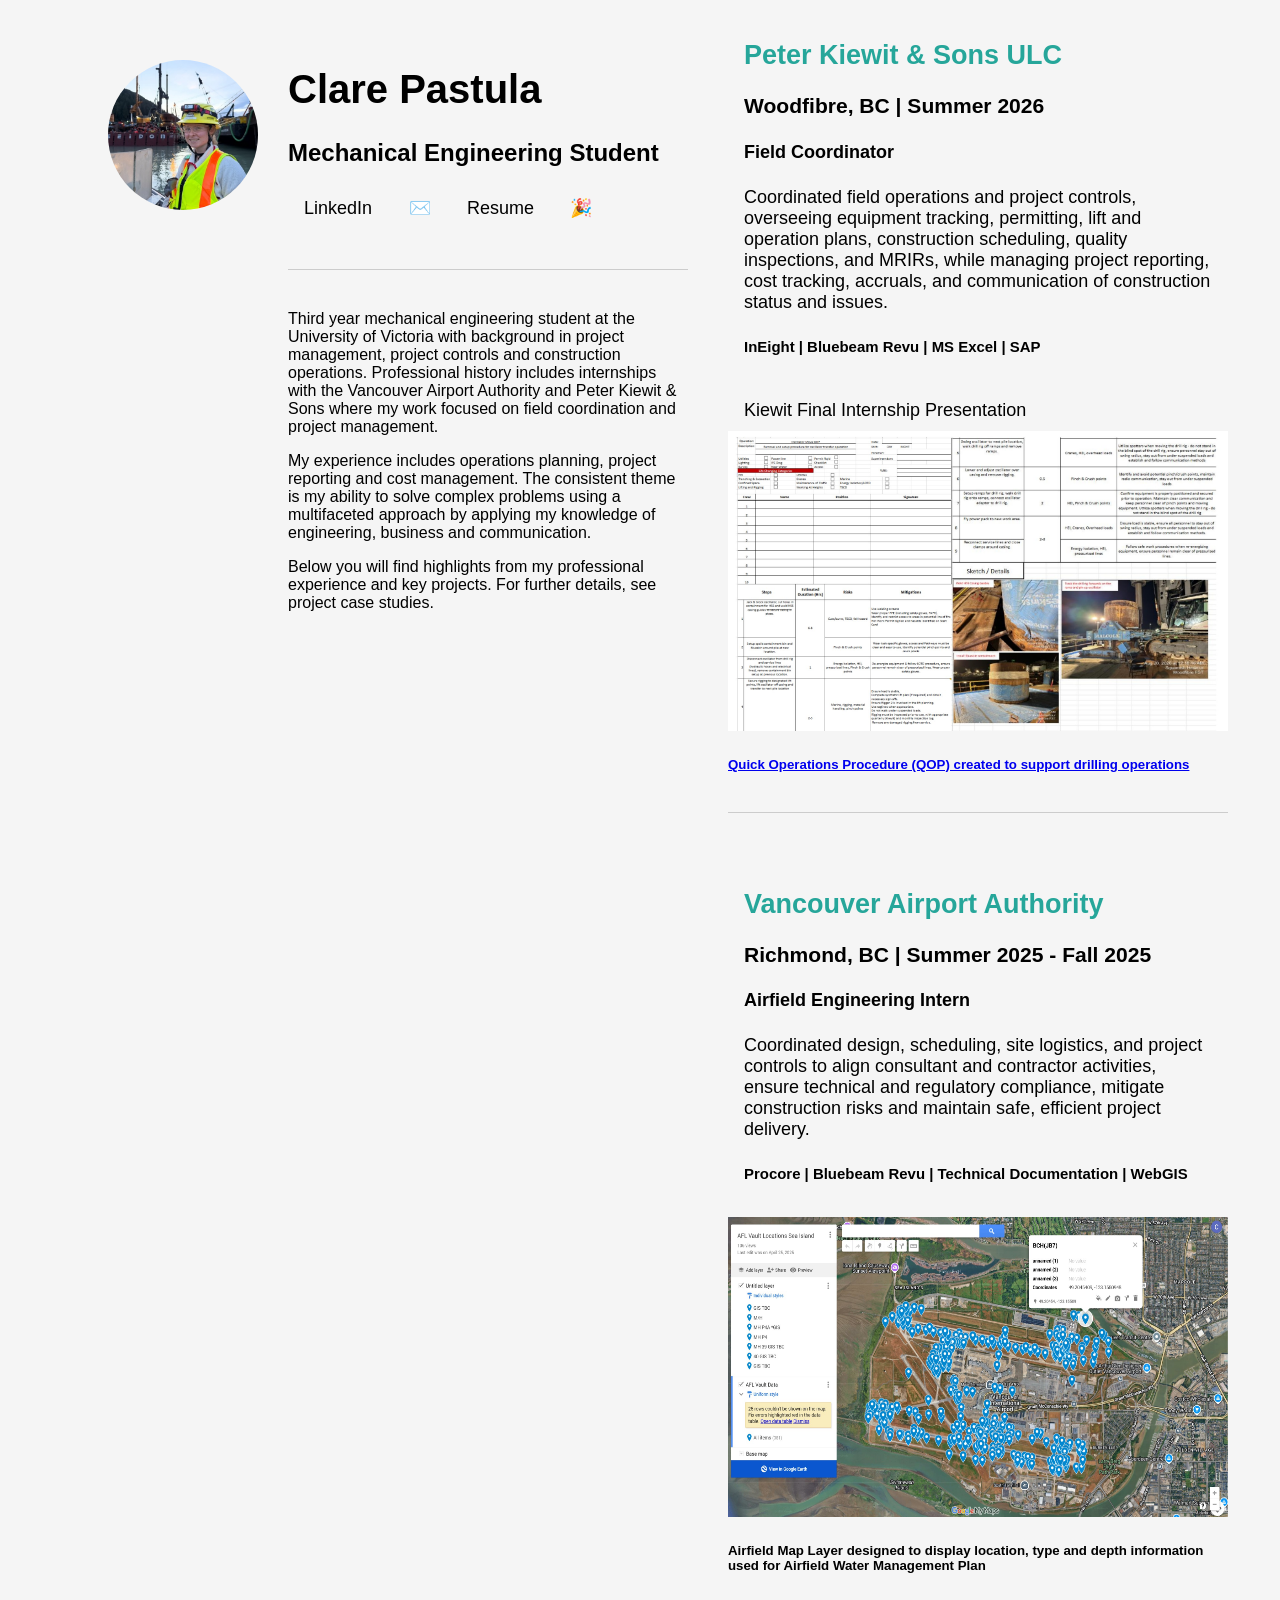
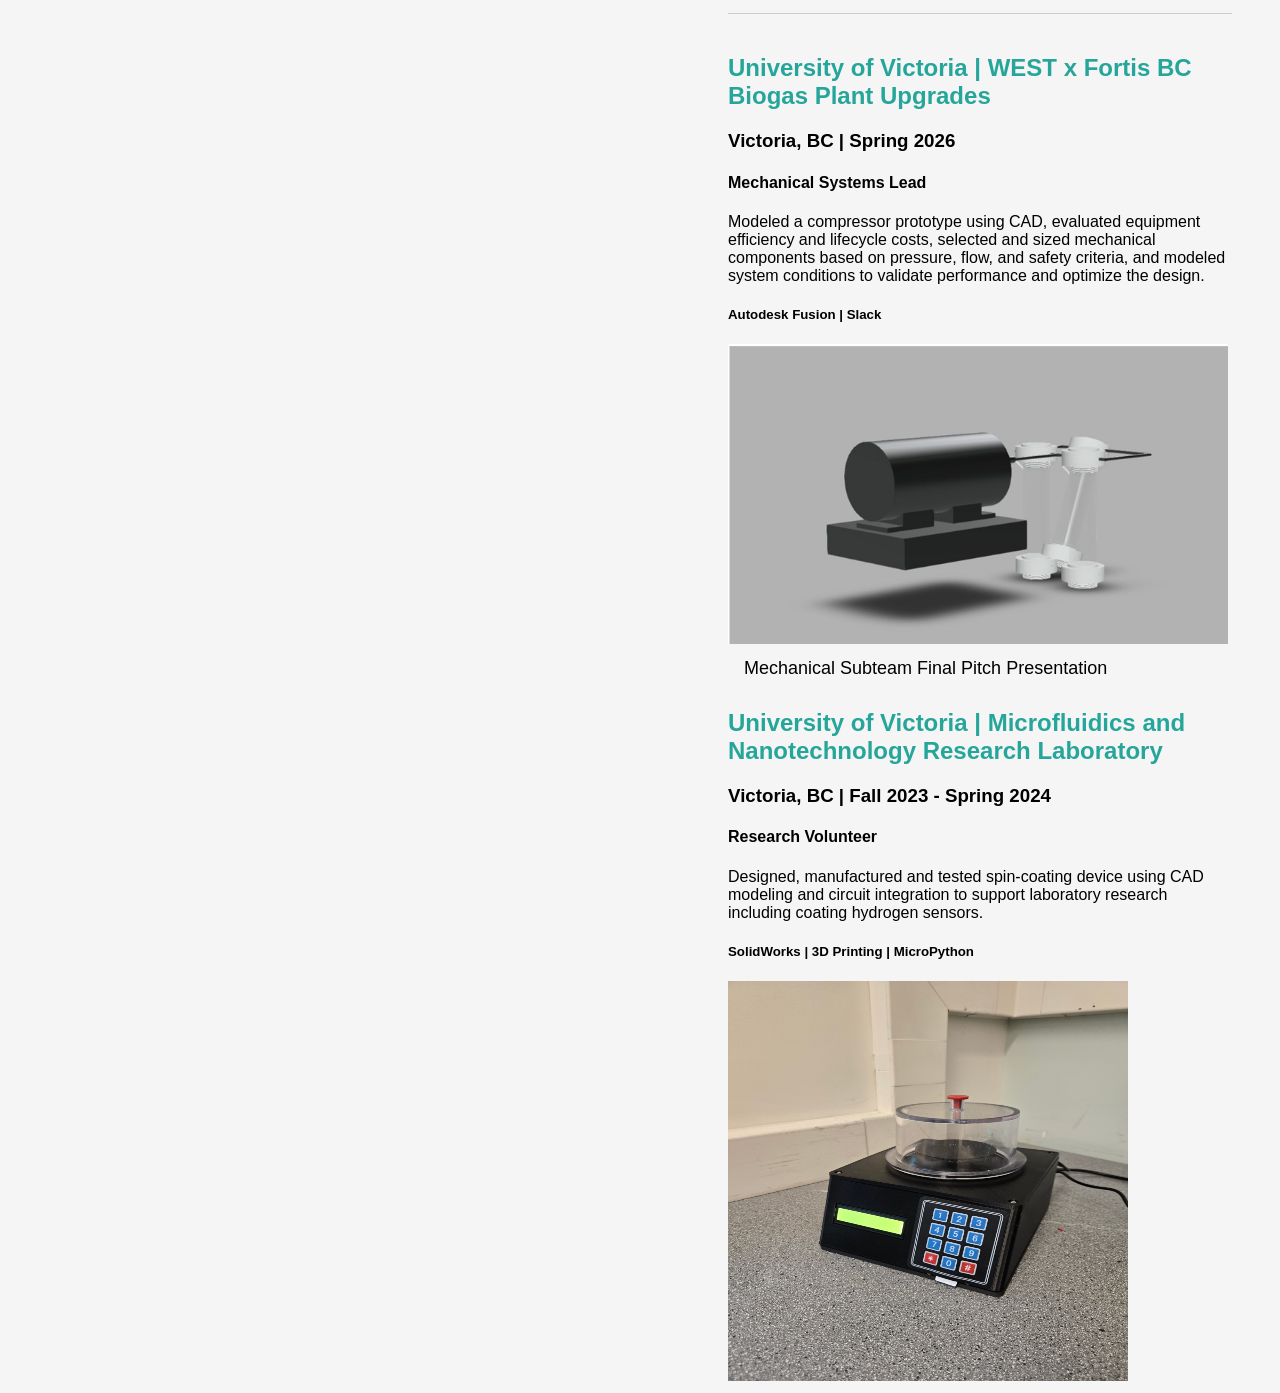
==== case-studies.html @ d429db89 "Add files via upload" ====
<!--HTML Element-->
<!DOCTYPE html>
<html lang="en">
<head>
    <meta charset="UTF-8">
    <meta name="viewport" content="width=device-width, initial-scale=1.0">
    <title>Clare Pastula | Portfolio</title>
    <link rel="icon" type ="image/png" href = "favicon.png">
    <link rel = "stylesheet" href = "styles.css">

</head>
<body>
    
        
    <div class = "main-container">
        
     <div class = "left-side-empty-column"> </div>

      <!--Image-->
    <div class = "img-box">
        <div class = "img">
            <img src = "Site Image.jpg" alt = "Image of myself at Woodfibre, BC construction site">
        </div>
        
    </div>
    
    <div class = "left-side-website">
    <h1>Clare Pastula</h1>
    <h2>Mechanical Engineering Student</h2>

    <!--Buttons-->

    <a href="https://www.linkedin.com/in/clare-pastula-098362382">
    <button>LinkedIn</button>
    </a>
    
    <a href="mailto: clarempastula@uvic.ca">
    <button>✉️</button>
    </a>  

    <a href="Resume.pdf">
    <button>Resume</button>
    </a> 

    <a href="https://www.youtube.com/watch?v=LymFNmCk-u0&list=RDLymFNmCk-u0&start_radio=1">
    <button>🎉</button>
    </a> 
 <hr>
<div class = "left-side-website-text">
    
    <p> Third year mechanical engineering student at the University of Victoria with background in project management, project controls and construction operations. 
        Professional history includes internships with the Vancouver Airport Authority and Peter Kiewit & Sons where my work focused on field coordination and project management. 
    </p>
    
    <p> My experience includes operations planning, project reporting and cost management. 
        The consistent theme is my ability to solve complex problems using a multifaceted approach by applying my knowledge of engineering, business and communication.
    </p>
    <p> Below you will find highlights from my professional experience and key projects.
        For further details, see project case studies. </p>
</div>
</div>
           

<div class = "right-side-website">
<a href="Resume.pdf">
    <button>

    <h2> Peter Kiewit & Sons ULC</h2>
        <h3> Woodfibre, BC | Summer 2026</h3>
        <h4> Field Coordinator</h4>
        <p> Coordinated field operations and project controls, overseeing equipment tracking, permitting, lift and operation plans, construction scheduling, quality inspections, and MRIRs, while managing project reporting, cost tracking, accruals, and communication of construction status and issues.
     </p>
     <h5> InEight | Bluebeam Revu | MS Excel | SAP</h5>
     </button>
       </a> 
       <!--<a href="https://github.com/clarempastula/clare-pastula.github.io/blob/main/KF%20Final%20Intern%20Presentation-%20Clare%20Pastula%20.pdf">
        <button>Kiewit Final Internship Presentation</button>
         </a> Move to case study-->
         <a href="https://github.com/clarempastula/clare-pastula.github.io/blob/main/KF%20Final%20Intern%20Presentation-%20Clare%20Pastula%20.pdf">
        <button>Kiewit Final Internship Presentation</button>
          <div class = "image">
            <img src = "KiewitQOP.jpg" alt = "Image of QOP I created for oscillator move">
            <h5> Quick Operations Procedure (QOP) created to support drilling operations</h5>
        </div>

     
<hr>
<a href="Resume.pdf">
    <button>
    <h2> Vancouver Airport Authority</h2>
        <h3> Richmond, BC | Summer 2025 - Fall 2025 </h3>
        <h4> Airfield Engineering Intern </h4>
        <p> Coordinated design, scheduling, site logistics, and project controls to align consultant and contractor activities, ensure technical and regulatory compliance, mitigate construction risks and maintain safe, efficient project delivery.</p>
        <h5> Procore | Bluebeam Revu | Technical Documentation | WebGIS </h5>
 </button></a>
 <div class = "image">
            <img src = "yvrmap.jpg" alt = "Image of YVR map layer showing airfield manholes with criteria for type,depth and location coordinates.">
            <h5> Airfield Map Layer designed to display location, type and depth information used for Airfield Water Management Plan</h5>
        </div>

 <hr>     
    <h2> University of Victoria | WEST x Fortis BC Biogas Plant Upgrades</h2>
        <h3> Victoria, BC | Spring 2026 </h3>
        <h4> Mechanical Systems Lead </h4>
        <p> Modeled a compressor prototype using CAD, evaluated equipment efficiency and lifecycle costs, selected and sized mechanical components based on pressure, flow, and safety criteria, and modeled system conditions to validate performance and optimize the design.</p>
        <h5> Autodesk Fusion | Slack</h5>
        <div class = "image">
            <img src = "CompressorAssembly.png" alt = "Image of CAD compressor assembly">
        </div>
        <a href="https://github.com/clarempastula/clare-pastula.github.io/blob/main/FortisBC%202026%20Pitch%20Presentation-%20Mechanical%20Team.pptx.pdf">
        <button>Mechanical Subteam Final Pitch Presentation</button>
         </a> 
              
    <h2> University of Victoria | Microfluidics and Nanotechnology Research Laboratory</h2>
    <h3> Victoria, BC | Fall 2023 - Spring 2024</h3>
    <h4> Research Volunteer</h4>
    <p>  Designed, manufactured and tested spin-coating device using CAD modeling and circuit integration to 
        support laboratory research including coating hydrogen sensors.
     </p>
     <h5> SolidWorks | 3D Printing | MicroPython</h5>
      <div class = "Spincoater-image">
            <img src = "SpinCoater.jpg" alt = "Image of completed spincoater prototype">
        </div>
</div>
</div>
</body>
</html>
---- styles.css ----
/*CSS code for professional website*/


body{
    background-color: #f5f5f5;
   
}
/* Main container*/ 
.main-container {
    display: grid;
    grid-template-columns: 100px 180px 400px 1fr;
    align-items: start;
}
/*image box*/
.img-box img {
    width: 150px;
    height: 150px;
    border-radius: 50%;
    object-fit: cover;   

}
.image img{
    width: 500px;
    height: 300px;
}

.Spincoater-image img{
    width: 400px;
    height: 400px;
}
.site_pic2 img{
    width: 600px;
    height: 200px;
}

.img-box {
    position:sticky;
    top: 60px;
    height: fit-content;
    align-self: self-start;
}

/* Left side*/
.left-side-website {
    position:sticky;
    top: 40px;
    font-family: Roboto, sans-serif;
     
}
.left-side-text {
grid-column: 2/4;
}


.main-container {
    display: grid;
    grid-template-columns: 100px 180px 400px 1fr;
    align-items: start;
}

.left-side-empty-column {
    grid-column: 1;
}

.img-box {
    grid-column: 2;
}

.left-side-website {
    grid-column: 3 / 4;
    font-family: Roboto, sans-serif;
    margin-top: 20px;
}

/* Right side */
.right-side-website {
    width: 100%;
    align-self: start;
    grid-column: 4;
    box-sizing: border-box;
    padding: 0px 40px;
    font-family: Roboto, sans-serif;
  
}

.right-side-website h2{
    color:#26a69a;
    }

hr {
    border: none;
    border-top: 1px solid #cccccc;
    margin: 40px 0;
}


a{
    display: inline-block;
}
.buttons {
    display: flex;
    gap: 0;
}
/* Buttons */
button {
    font-size: 18px;
    color: black;
    background-color: transparent;
    padding: 10px 16px;
    border: none;
    background-color: none;
    margin: 0;
    cursor: pointer;
    font-family: Roboto, sans-serif;
    text-align: left;
}

h1{
    font-size: 40px;
}
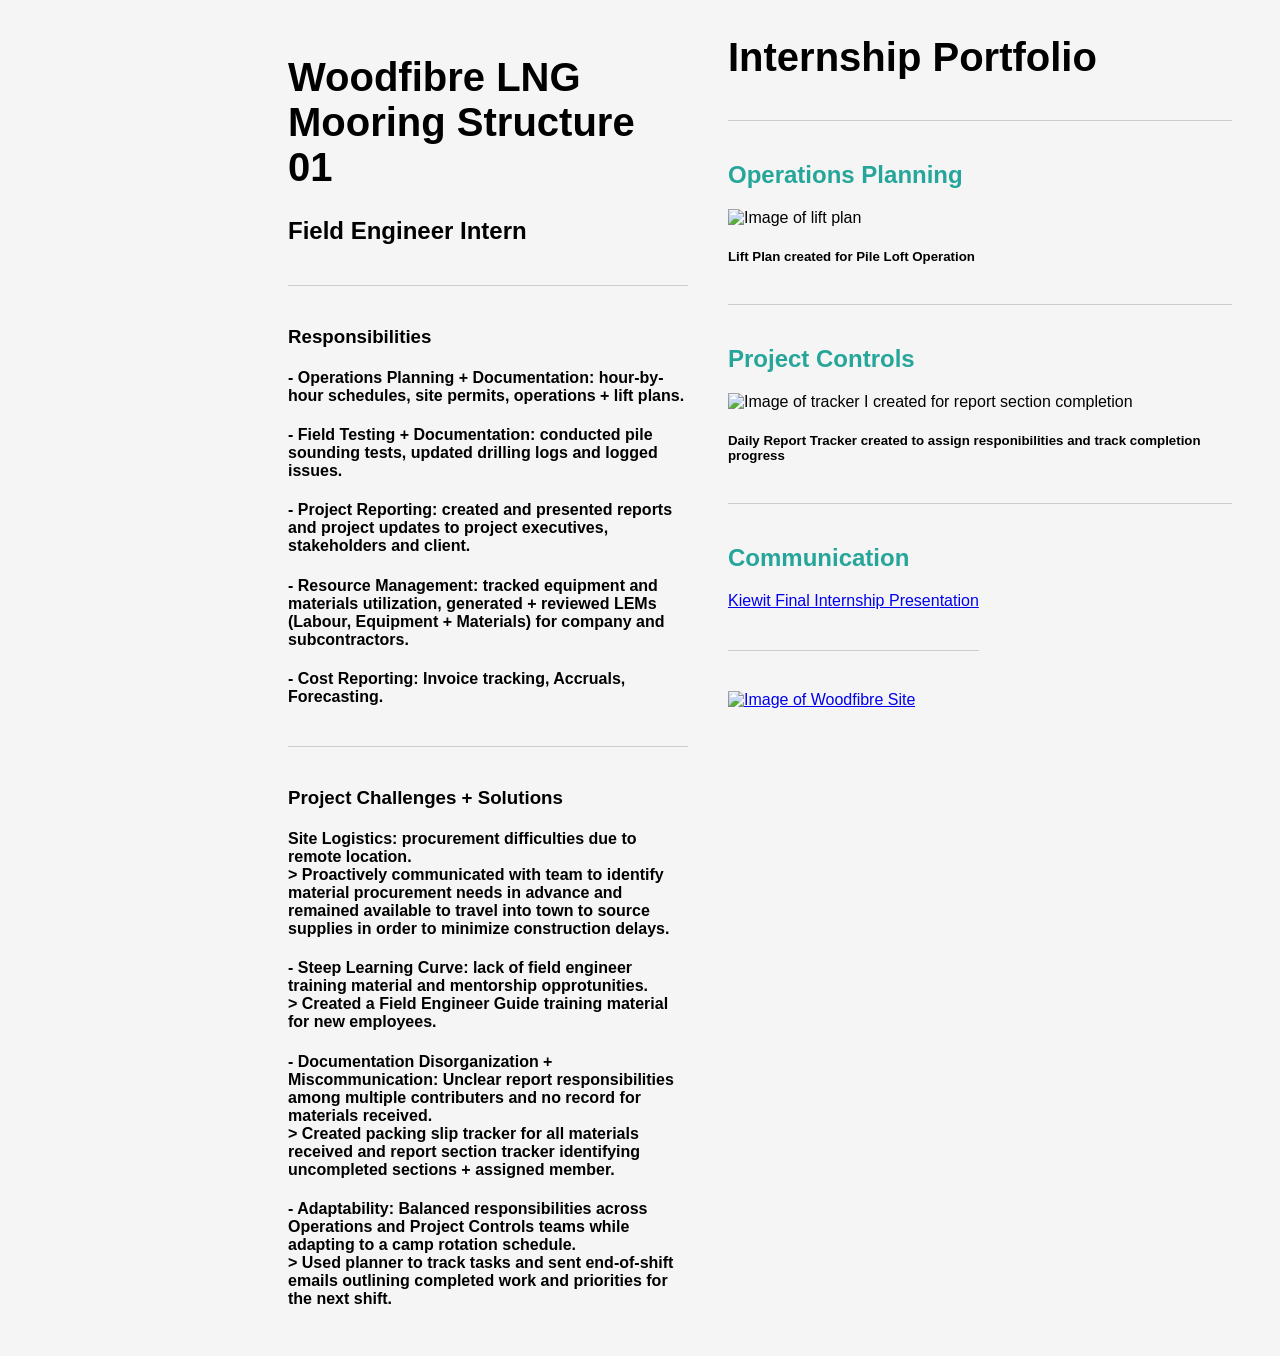
==== commit bdf8abeb: "Add files via upload" ====
--- a/case-studies.html
+++ b/case-studies.html
@@ -15,112 +15,66 @@
     <div class = "main-container">
         
      <div class = "left-side-empty-column"> </div>
-
-      <!--Image-->
-    <div class = "img-box">
-        <div class = "img">
-            <img src = "Site Image.jpg" alt = "Image of myself at Woodfibre, BC construction site">
+<div class = "image-box">
+        <div class = "">
+            <img src = "" alt = >
         </div>
+      
+    
         
     </div>
     
     <div class = "left-side-website">
-    <h1>Clare Pastula</h1>
-    <h2>Mechanical Engineering Student</h2>
-
-    <!--Buttons-->
-
-    <a href="https://www.linkedin.com/in/clare-pastula-098362382">
-    <button>LinkedIn</button>
-    </a>
-    
-    <a href="mailto: clarempastula@uvic.ca">
-    <button>✉️</button>
-    </a>  
-
-    <a href="Resume.pdf">
-    <button>Resume</button>
-    </a> 
-
-    <a href="https://www.youtube.com/watch?v=LymFNmCk-u0&list=RDLymFNmCk-u0&start_radio=1">
-    <button>🎉</button>
-    </a> 
+    <h1>Woodfibre LNG Mooring Structure 01</h1>
+    <h2>Field Engineer Intern</h2>
  <hr>
 <div class = "left-side-website-text">
-    
-    <p> Third year mechanical engineering student at the University of Victoria with background in project management, project controls and construction operations. 
-        Professional history includes internships with the Vancouver Airport Authority and Peter Kiewit & Sons where my work focused on field coordination and project management. 
-    </p>
-    
-    <p> My experience includes operations planning, project reporting and cost management. 
-        The consistent theme is my ability to solve complex problems using a multifaceted approach by applying my knowledge of engineering, business and communication.
-    </p>
-    <p> Below you will find highlights from my professional experience and key projects.
-        For further details, see project case studies. </p>
+    <h3> Responsibilities</h3>
+    <h4>- Operations Planning + Documentation: hour-by-hour schedules, site permits, operations + lift plans.</h4>
+    <h4>- Field Testing + Documentation: conducted pile sounding tests, updated drilling logs and logged issues.</h4>
+      <h4> - Project Reporting: created and presented reports and project updates to project executives, stakeholders and client.</h4> 
+       <h4>- Resource Management: tracked equipment and materials utilization, generated + reviewed LEMs (Labour, Equipment + Materials) for company and subcontractors.</h4>
+      <h4>- Cost Reporting: Invoice tracking, Accruals, Forecasting.</h4> 
+      <hr>
+   
+    <h3> Project Challenges + Solutions</h3>
+    <h4> Site Logistics: procurement difficulties due to remote location.<br>> Proactively communicated with team to identify material procurement needs in advance and remained available to travel into town to source supplies in order to minimize construction delays.</h4>
+    <h4> - Steep Learning Curve: lack of field engineer training material and mentorship opprotunities.<br>> Created a Field Engineer Guide training material for new employees. </h4>
+    <h4> - Documentation Disorganization + Miscommunication: Unclear report responsibilities among multiple contributers and no record for materials received.<br>> Created packing slip tracker for all materials received and report section tracker identifying uncompleted sections + assigned member.</h4>
+    <h4> - Adaptability: Balanced responsibilities across Operations and Project Controls teams while adapting to a camp rotation schedule.<br>> Used planner to track tasks and sent end-of-shift emails outlining completed work and priorities for the next shift.</h4>
+
+    <h5></h5>
 </div>
 </div>
            
 
 <div class = "right-side-website">
-<a href="Resume.pdf">
-    <button>
+<!--Move to case study-->
+  <h1> Internship Portfolio </h1>
+        <hr>
+        <h2> Operations Planning</h2>
 
-    <h2> Peter Kiewit & Sons ULC</h2>
-        <h3> Woodfibre, BC | Summer 2026</h3>
-        <h4> Field Coordinator</h4>
-        <p> Coordinated field operations and project controls, overseeing equipment tracking, permitting, lift and operation plans, construction scheduling, quality inspections, and MRIRs, while managing project reporting, cost tracking, accruals, and communication of construction status and issues.
-     </p>
-     <h5> InEight | Bluebeam Revu | MS Excel | SAP</h5>
-     </button>
-       </a> 
-       <!--<a href="https://github.com/clarempastula/clare-pastula.github.io/blob/main/KF%20Final%20Intern%20Presentation-%20Clare%20Pastula%20.pdf">
-        <button>Kiewit Final Internship Presentation</button>
-         </a> Move to case study-->
-         <a href="https://github.com/clarempastula/clare-pastula.github.io/blob/main/KF%20Final%20Intern%20Presentation-%20Clare%20Pastula%20.pdf">
-        <button>Kiewit Final Internship Presentation</button>
-          <div class = "image">
-            <img src = "KiewitQOP.jpg" alt = "Image of QOP I created for oscillator move">
-            <h5> Quick Operations Procedure (QOP) created to support drilling operations</h5>
+ <div class = "image1">
+            <img src = "MS01LiftPlan.png" alt = "Image of lift plan">
+            <h5> Lift Plan created for Pile Loft Operation</h5>
+        </div>
+    
+        <hr>
+        <h2>Project Controls</h2>
+         <div class = "image">
+            <img src = "Screenshot 2026-10-16 120533.png" alt = "Image of tracker I created for report section completion">
+        </div>
+        <h5> Daily Report Tracker created to assign responibilities and track completion progress </h5>
+<hr>
+<h2> Communication </h2>
+ <a href="https://github.com/clarempastula/clare-pastula.github.io/blob/main/KF%20Final%20Intern%20Presentation-%20Clare%20Pastula%20.pdf">
+        <button1> Kiewit Final Internship Presentation</button1> 
+        <hr>
+ 
+        <div class = "image2">
+            <img src = "Screenshot 2026-09-21 170126.png" alt = "Image of Woodfibre Site">
         </div>
 
-     
-<hr>
-<a href="Resume.pdf">
-    <button>
-    <h2> Vancouver Airport Authority</h2>
-        <h3> Richmond, BC | Summer 2025 - Fall 2025 </h3>
-        <h4> Airfield Engineering Intern </h4>
-        <p> Coordinated design, scheduling, site logistics, and project controls to align consultant and contractor activities, ensure technical and regulatory compliance, mitigate construction risks and maintain safe, efficient project delivery.</p>
-        <h5> Procore | Bluebeam Revu | Technical Documentation | WebGIS </h5>
- </button></a>
- <div class = "image">
-            <img src = "yvrmap.jpg" alt = "Image of YVR map layer showing airfield manholes with criteria for type,depth and location coordinates.">
-            <h5> Airfield Map Layer designed to display location, type and depth information used for Airfield Water Management Plan</h5>
-        </div>
-
- <hr>     
-    <h2> University of Victoria | WEST x Fortis BC Biogas Plant Upgrades</h2>
-        <h3> Victoria, BC | Spring 2026 </h3>
-        <h4> Mechanical Systems Lead </h4>
-        <p> Modeled a compressor prototype using CAD, evaluated equipment efficiency and lifecycle costs, selected and sized mechanical components based on pressure, flow, and safety criteria, and modeled system conditions to validate performance and optimize the design.</p>
-        <h5> Autodesk Fusion | Slack</h5>
-        <div class = "image">
-            <img src = "CompressorAssembly.png" alt = "Image of CAD compressor assembly">
-        </div>
-        <a href="https://github.com/clarempastula/clare-pastula.github.io/blob/main/FortisBC%202026%20Pitch%20Presentation-%20Mechanical%20Team.pptx.pdf">
-        <button>Mechanical Subteam Final Pitch Presentation</button>
-         </a> 
-              
-    <h2> University of Victoria | Microfluidics and Nanotechnology Research Laboratory</h2>
-    <h3> Victoria, BC | Fall 2023 - Spring 2024</h3>
-    <h4> Research Volunteer</h4>
-    <p>  Designed, manufactured and tested spin-coating device using CAD modeling and circuit integration to 
-        support laboratory research including coating hydrogen sensors.
-     </p>
-     <h5> SolidWorks | 3D Printing | MicroPython</h5>
-      <div class = "Spincoater-image">
-            <img src = "SpinCoater.jpg" alt = "Image of completed spincoater prototype">
-        </div>
 </div>
 </div>
 </body>
